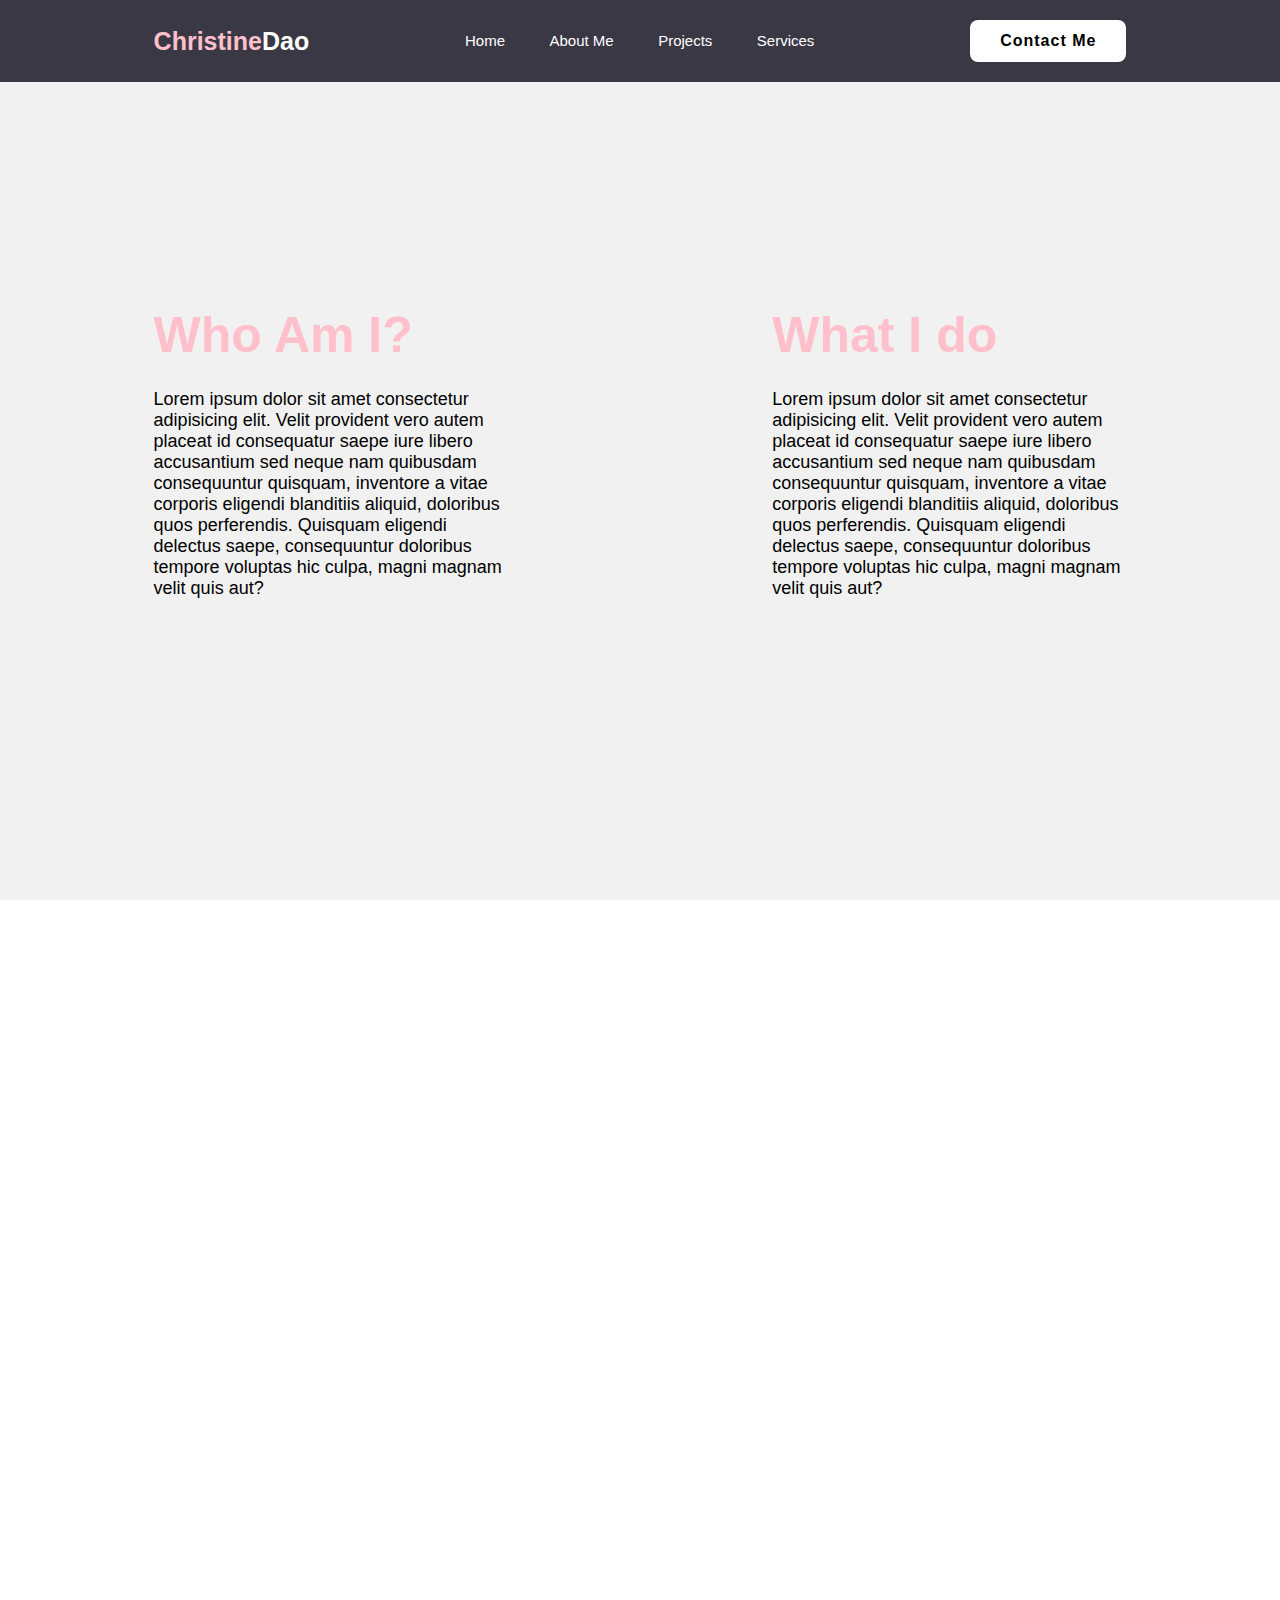
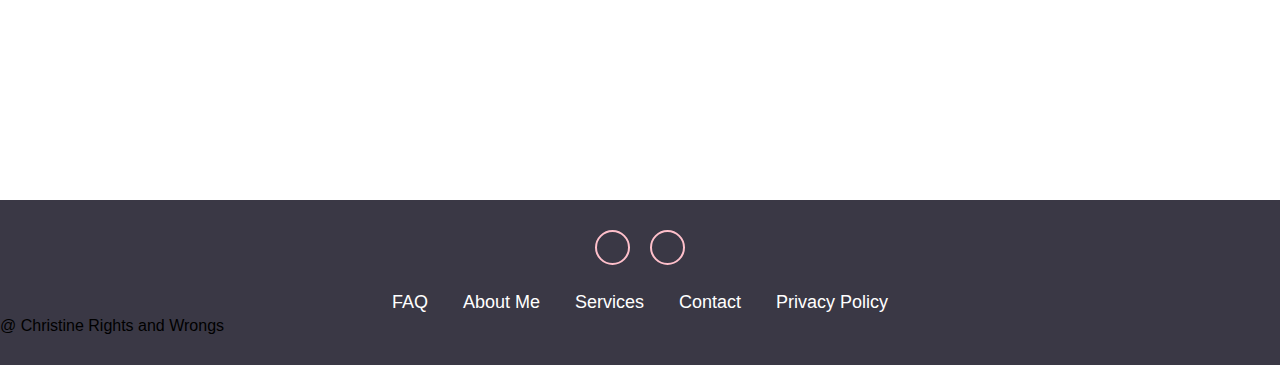
==== aboutme.html @ 9c1634f3 "New Website Created" ====
<!-- Christine 665583670 -->
<!DOCTYPE html>
<html lang="en">
<head>
    <meta charset="UTF-8">
    <meta name="viewport" content="width=device-width, initial-scale=1.0">
    <title>Chrisine Dao Portfolio</title>
    <link rel="stylesheet" type="text/css" href="index.css">
</head>
<body>
<header class="header">
        <a href="mainpage.html" class="logo"><span>Christine</span>Dao</a>
    <nav class="navbar">
        <a href="mainpage.html">Home</a>
        <a href="aboutme.html" class="active">About Me</a>
        <a href="mywork.html">Projects</a>
        <a href="services.html">Services</a>
    </nav>
    <a href="../Mini-Project/mainpage.html#contact-form" class="contact">Contact Me</a>
</header>
<section class="about-me">
<div class="">
<h1>Who Am I?</h1>
<p>Lorem ipsum dolor sit amet consectetur adipisicing elit. Velit provident vero autem placeat id consequatur saepe iure libero accusantium sed neque nam quibusdam consequuntur quisquam, inventore a vitae corporis eligendi blanditiis aliquid, doloribus quos perferendis. Quisquam eligendi delectus saepe, consequuntur doloribus tempore voluptas hic culpa, magni magnam velit quis aut?</p>
</div>
<div>
<h1>What I do</h1>
<p>Lorem ipsum dolor sit amet consectetur adipisicing elit. Velit provident vero autem placeat id consequatur saepe iure libero accusantium sed neque nam quibusdam consequuntur quisquam, inventore a vitae corporis eligendi blanditiis aliquid, doloribus quos perferendis. Quisquam eligendi delectus saepe, consequuntur doloribus tempore voluptas hic culpa, magni magnam velit quis aut?</p>
</div>
</section>

<section class="about-me2">
<div>
<h1>My Passion</h1>
<p>Lorem ipsum dolor sit amet consectetur adipisicing elit. Voluptates natus labore repudiandae nobis expedita necessitatibus consectetur reprehenderit eius fugit illo, perspiciatis iste minus numquam ratione eos temporibus molestias at reiciendis libero ab recusandae itaque sint! Consequatur officia cum expedita nam architecto, velit nostrum placeat nemo quos voluptatem illo quidem dicta molestiae nobis voluptas suscipit ipsam tenetur consectetur blanditiis deserunt odio illum earum, saepe odit. Hic maxime, nesciunt perferendis quia fugit deleniti natus quam quasi illum distinctio! Ipsa delectus, nostrum quo possimus soluta necessitatibus adipisci odit perferendis distinctio qui, tenetur iusto laborum! Molestias ipsum consequatur voluptas adipisci unde animi obcaecati et.</p></p>
</div>
</section>

<footer class="footer">

    <div class="social">
        <a href="#"> <img src="../Mini-Project/photos/facebook-circle-logo-24.png" alt=""></a>
        <a href="#"> <img src="../Mini-Project/photos/instagram-alt-logo-24.png" alt=""></i></a>
    </div>
    <ul class="list">
        <li>
            <a href="#">FAQ</a>
        </li>
        <li>
            <a href="#">About Me</a>
        </li>
        <li>
            <a href="#">Services</a>
        </li>
        <li>
            <a href="#">Contact</a>
        </li>
        <li>
            <a href="#">Privacy Policy</a>
        </li>
    </ul>
<p class="copyright">@ Christine Rights and Wrongs</p>

</footer>
</body>
</html>
---- index.css ----
*{
    margin: 0;
    padding: 0;
    box-sizing: border-box;
    font-family: Arial, Helvetica, sans-serif;
    text-decoration: none;
    list-style-type: none;
}
.header{
    position: fixed;
    top: 0;
    left: 0;
    width: 100%;
    padding: 20px 12%;
    background-color: #3A3845;
    display: flex;
    justify-content: space-between;
    align-items: center;
    z-index: 100;
 }
.logo{
    font-size: 25px;
    color: white;
    font-weight: 600;
}
.logo:hover{
    color: pink;
    text-shadow: 0 0 25px black
                0 0 50px black;
    transform: scale(1.1)
}
span{
    color: pink;
}
.navbar a{
    font-size: 15px;
    color: white;
    font-weight: 500;
    margin: 0 20px;
    border-bottom: 3px solid transparent;
}
.navbar a:hover,
.navbar a:active{
    color: pink;
    border-bottom: 3px solid pink;
}
.contact{
    padding: 10px 28px;
    background-color: white;
    color: black;
    border: 2px solid transparent;
    border-radius: 8px ;
    font-size: 16px;
    letter-spacing: 1px;
    font-weight: 600;
}
.contact:hover{
    background-color: pink;
    box-shadow: 0 0 25px pink;
    color: white;
}
/* homepage section starts here */
.home{
    width: 100%;
    min-height: 100vh;
    background: rgb(241, 241, 241);
    display: flex;
    align-items: center;
    gap: 7cm;
    padding: 30px 12% 0;
}
.home{
    max-width: 700px;
}
.home h2{
    font-size: 30px;
}
.home h1{
    font-size: 40px;
    line-height: 1.2;
}
.home p{
    font-size: 15px;
    margin: 25px 0 30px;
}
.btn-box{
    width: 400px;
    display: flex;
    gap: 2cm;
}
.btn-1{
    padding: 15px 28px;
    background: black;
    color: white;
    border: 2px solid transparent;
    border-radius: 8px;
    font-size: 18px;
    letter-spacing: 1px;
    font-weight: 600;
    cursor: pointer;
}
.btn-1:hover{
    background-color: white;
    color: black;
    border: 2px solid black;
}
.btn-2{
    padding: 15px 28px;
    background-color: pink;
    color: white;
    border: 2px solid black;
    border-radius: 8px;
    font-size: 18px;
    letter-spacing: 1px;
    font-weight: 600;
    cursor: pointer;
}
.btn-2:hover{
    background-color: white;
    color: pink;
}
.img-box img{
    border-radius: 50%;
    width: 250px;
}
::-webkit-scrollbar{
    width: 15px;
}
::-webkit-scrollbar-thumb{
    background-color: pink;
}
::-webkit-scrollbar-track{
    background-color: rgba(0, 0, 0, 6);
    width: 50px;
}
.about{
display: flex;
justify-content: center;
align-items: center;
padding-right: 5cm;
gap: 3cm;
background-color: black;
}
.about-img img{
    position: relative;
    width: 500px;
}
.about-content h2{
    text-align: left;
    color: white;
    font-size: 42px;
}
.about-content h1{
    font-size: 62px;
    color: pink;
}
.about-content p{
    color: white;
    font-size: 20px;
    margin: 1cm 0 2cm;
}
.contact-form h2{
    text-align: center;
    margin-top: 3cm;
    margin-bottom: 1cm;
    font-size: 36px;
}
.contact-form form{
    max-width: 15cm;
    margin: 1rem auto;
    text-align: center;
    margin-bottom: 3cm;
}
.contact-form form .input-box{
    display: flex;
    justify-content: center;
    flex-wrap: wrap;
    padding: 0.25cm;
}
.contact-form form .input-box input{
    width: 100%;
    padding: 1cm;
    font-size: 18px;
    color: black;
    background: rgb(241, 241, 241);
    border-radius: 1.5rem;
    resize: none;
}
.footer{
    position: relative;
    bottom: 0;
    width: 100%;
    padding: 30px 0;
    background-color: #3A3845;
}
.footer .social{
    text-align: center;
    padding-bottom: 20px;
    color: white;
}
.footer .social a{
    font-size: 24px;
    color: white;
    border: 2px solid pink;
    width: 35px;
    height: 35px;
    line-height: 47px;
    display: inline-block;
    text-align: center;
    border-radius: 50%;
    margin: 0 8px;
}
.footer .social a:hover{
    transform: scale(1.2);
    color: pink;
    border: 1px solid pink;
}
.footer ul{
    margin-top: 0;
    padding: 0;
    font-size: 18px;
    line-height: 1.6;
    margin-bottom: 0;
    text-align: center;
}
.footer ul li a{
    color: white;
    border-bottom: 3px solid transparent;
}
.footer ul li a:hover{
    border-bottom: 3px solid pink;
}
.footer ul li{
    display: inline-block;
    padding: 0 15px;
}
.footer.copyright{
    margin-top: 15px;
    text-align: center;
    font-size: 12px;
    color: white;
}
/* home page section ends here */
.col{
    width: 200px;
    height: 500px;
    margin: 18px;
    float: right;
    font-size: 12px;
    color: rgb(241, 241, 241);
}
.about-me{
    width: 100%;
    min-height: 100vh;
    background: rgb(241, 241, 241);
    display: flex;
    align-items: center;
    gap: 7cm;
    padding: 30px 12% 0;
}
.about-me h1{
    font-size: 50px;
    padding: 0 0 25px;
    color: pink;
}
.about-me p{
    font-size: 18px;
    padding: 0 0 25px;
}
.about-me2{
    width: 100%;
    min-height: 100vh;
    background-image: url(../Mini-Project/photos/potteryimg.jpg); 
    background-size: cover;
    position: sticky;
}
.about-me2 h1{
    font-size: 50px;
    padding: 10cm 5cm 0 5cm;
    color: white;
}
.about-me2 p{
    font-size: 18px;
    padding: 1cm 5cm 0 5cm;
    color: white;
}
/* about me section ends here */
.container{
    background-color: beige;
    width: 80%;
    max-height: 100vh;
    padding-top: 80px;
    justify-content: center;
    flex-wrap: wrap;
}
.button-mywork{
    background-color: pink;
    border: 1px solid black;
    width: 1426px;
    height: 200px;
    font-size: xx-large;
    text-align: center;
    padding-top: 80px; 
}
.button-mywork:hover{
    background-color: black;
    color: white;
    border: 2px solid black;
    cursor: pointer;
}
/* Portfolio section ends here */
.table-area{
    margin-left: auto;
    margin-right: auto;
    margin-top: 80px;
    margin-bottom: 0px;
}
table{
    background-color: pink;
}
.collum{
    width: 300px;
    text-align: center;

}
.table-area tr{
    font-size: 20px;
}
.table-area tr td{
    padding-top: 5px;
    padding-bottom: 5px;
    padding-left: 30px;
    padding-right: 30px;
}
.price-col{
    text-align: right;
}
/* services page ends here */
.branding-display{
    margin-left: auto;
    margin-right: auto;
    margin-top: 80px;
    margin-bottom: 0px;
}
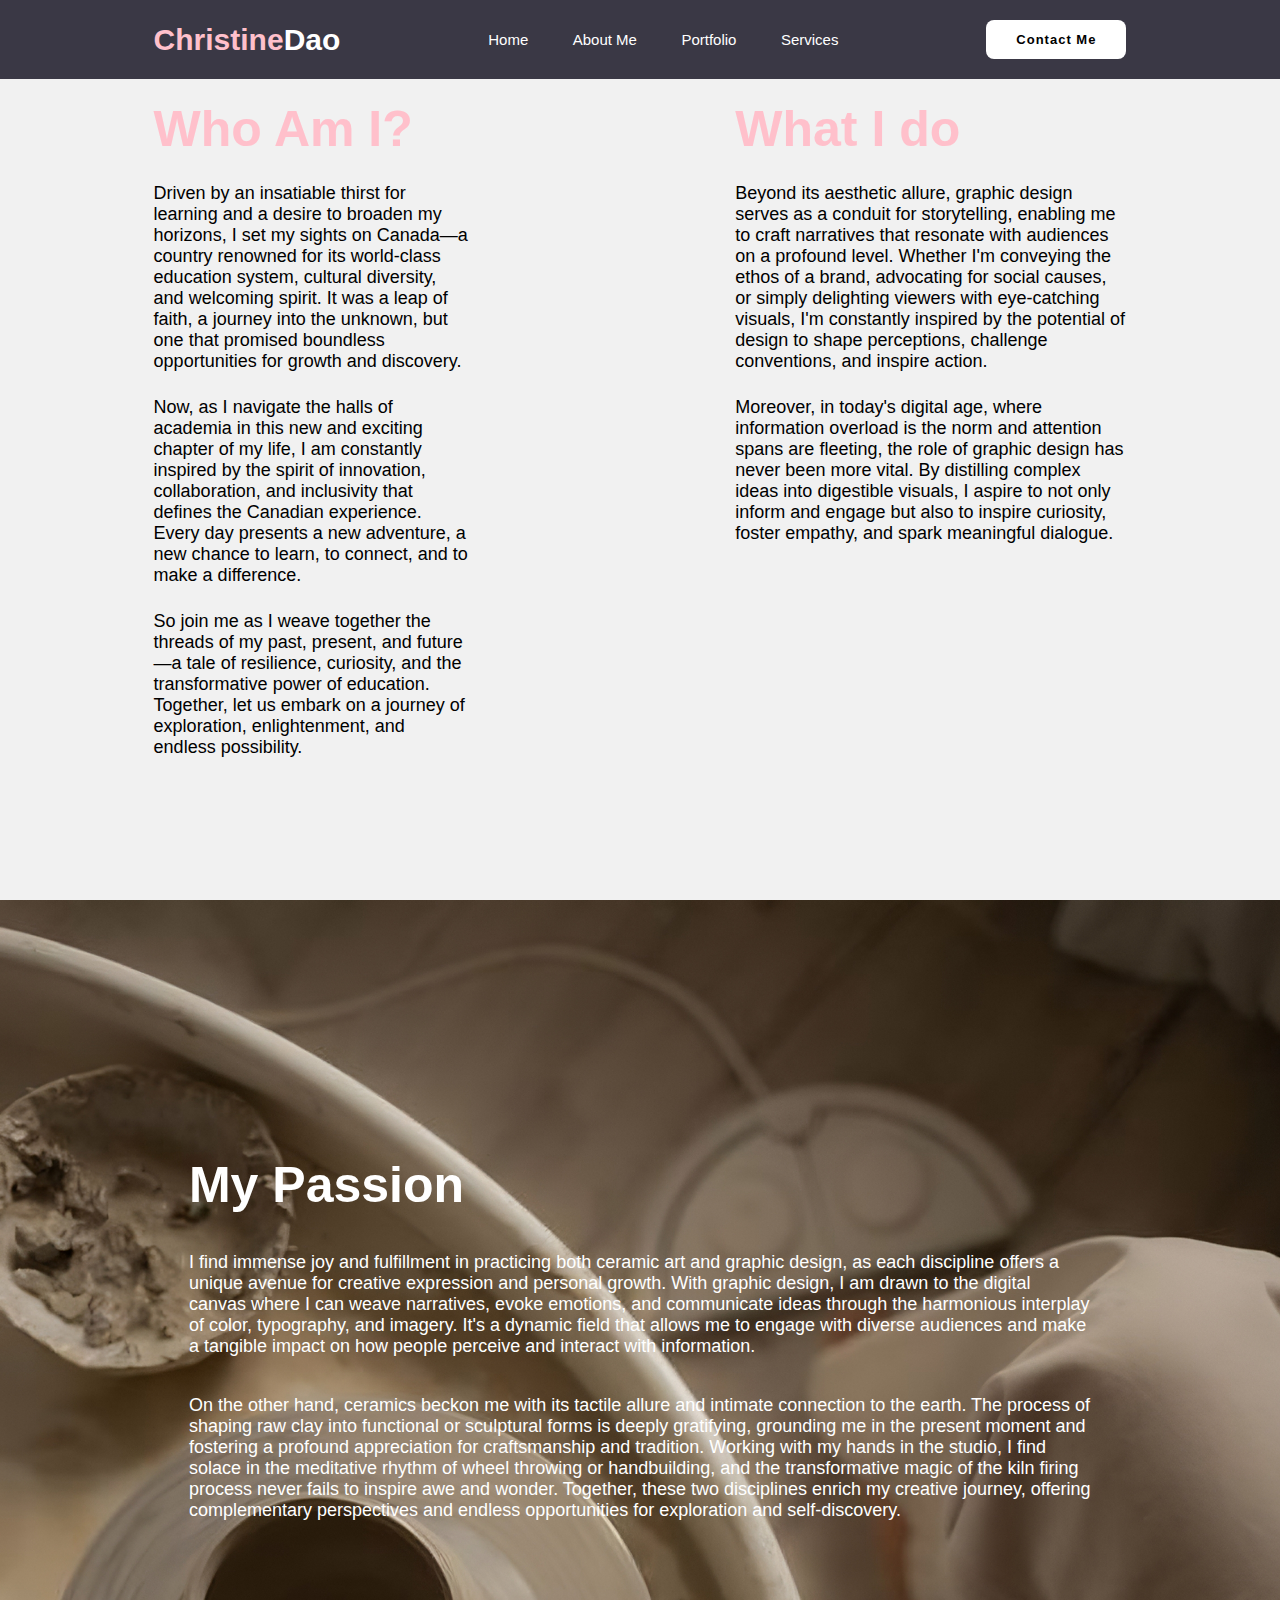
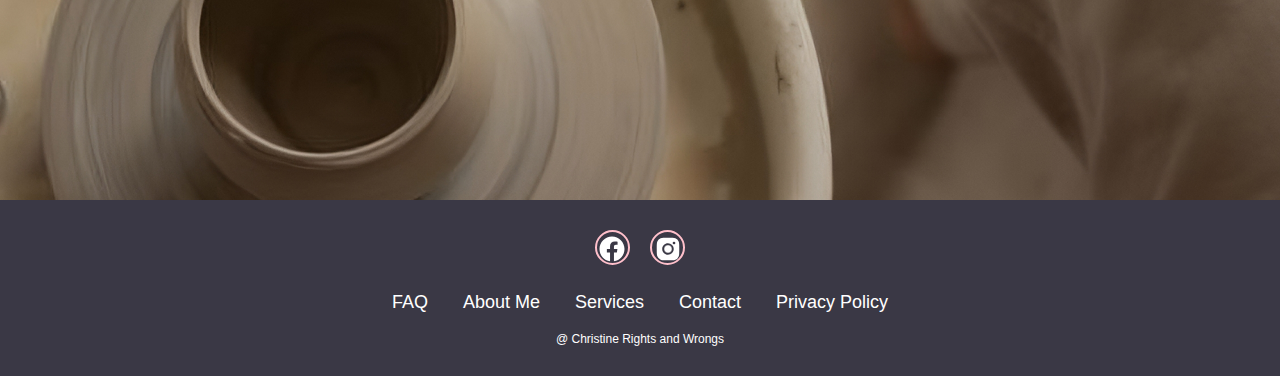
==== commit be457cbe: "Add files via upload" ====
--- a/aboutme.html
+++ b/aboutme.html
@@ -8,39 +8,46 @@
     <link rel="stylesheet" type="text/css" href="index.css">
 </head>
 <body>
-<header class="header">
-        <a href="mainpage.html" class="logo"><span>Christine</span>Dao</a>
+    <header class="header">
+        <a href="index.html" class="logo"><span>Christine</span>Dao</a>
     <nav class="navbar">
-        <a href="mainpage.html">Home</a>
-        <a href="aboutme.html" class="active">About Me</a>
-        <a href="mywork.html">Projects</a>
+         <a href="index.html">Home</a>
+         <a href="aboutme.html" class="active">About Me</a>
+        <a href="mywork.html">Portfolio</a>
         <a href="services.html">Services</a>
+       
     </nav>
-    <a href="../Mini-Project/mainpage.html#contact-form" class="contact">Contact Me</a>
+    <a href="index.html#contact-form" class="contact">Contact Me</a>
 </header>
 <section class="about-me">
 <div class="">
 <h1>Who Am I?</h1>
-<p>Lorem ipsum dolor sit amet consectetur adipisicing elit. Velit provident vero autem placeat id consequatur saepe iure libero accusantium sed neque nam quibusdam consequuntur quisquam, inventore a vitae corporis eligendi blanditiis aliquid, doloribus quos perferendis. Quisquam eligendi delectus saepe, consequuntur doloribus tempore voluptas hic culpa, magni magnam velit quis aut?</p>
+<p>Driven by an insatiable thirst for learning and a desire to broaden my horizons, I set my sights on Canada—a country renowned for its world-class education system, cultural diversity, and welcoming spirit. It was a leap of faith, a journey into the unknown, but one that promised boundless opportunities for growth and discovery.</p>
+<p>Now, as I navigate the halls of academia in this new and exciting chapter of my life, I am constantly inspired by the spirit of innovation, collaboration, and inclusivity that defines the Canadian experience. Every day presents a new adventure, a new chance to learn, to connect, and to make a difference.</p>
+<p>So join me as I weave together the threads of my past, present, and future—a tale of resilience, curiosity, and the transformative power of education. Together, let us embark on a journey of exploration, enlightenment, and endless possibility.</p>
 </div>
 <div>
 <h1>What I do</h1>
-<p>Lorem ipsum dolor sit amet consectetur adipisicing elit. Velit provident vero autem placeat id consequatur saepe iure libero accusantium sed neque nam quibusdam consequuntur quisquam, inventore a vitae corporis eligendi blanditiis aliquid, doloribus quos perferendis. Quisquam eligendi delectus saepe, consequuntur doloribus tempore voluptas hic culpa, magni magnam velit quis aut?</p>
+<p>Beyond its aesthetic allure, graphic design serves as a conduit for storytelling, enabling me to craft narratives that resonate with audiences on a profound level. Whether I'm conveying the ethos of a brand, advocating for social causes, or simply delighting viewers with eye-catching visuals, I'm constantly inspired by the potential of design to shape perceptions, challenge conventions, and inspire action.</p>
+
+    <p>Moreover, in today's digital age, where information overload is the norm and attention spans are fleeting, the role of graphic design has never been more vital. By distilling complex ideas into digestible visuals, I aspire to not only inform and engage but also to inspire curiosity, foster empathy, and spark meaningful dialogue.</p>
 </div>
 </section>
 
 <section class="about-me2">
 <div>
 <h1>My Passion</h1>
-<p>Lorem ipsum dolor sit amet consectetur adipisicing elit. Voluptates natus labore repudiandae nobis expedita necessitatibus consectetur reprehenderit eius fugit illo, perspiciatis iste minus numquam ratione eos temporibus molestias at reiciendis libero ab recusandae itaque sint! Consequatur officia cum expedita nam architecto, velit nostrum placeat nemo quos voluptatem illo quidem dicta molestiae nobis voluptas suscipit ipsam tenetur consectetur blanditiis deserunt odio illum earum, saepe odit. Hic maxime, nesciunt perferendis quia fugit deleniti natus quam quasi illum distinctio! Ipsa delectus, nostrum quo possimus soluta necessitatibus adipisci odit perferendis distinctio qui, tenetur iusto laborum! Molestias ipsum consequatur voluptas adipisci unde animi obcaecati et.</p></p>
+<p>I find immense joy and fulfillment in practicing both ceramic art and graphic design, as each discipline offers a unique avenue for creative expression and personal growth. With graphic design, I am drawn to the digital canvas where I can weave narratives, evoke emotions, and communicate ideas through the harmonious interplay of color, typography, and imagery. It's a dynamic field that allows me to engage with diverse audiences and make a tangible impact on how people perceive and interact with information.</p>  
+
+  <p>On the other hand, ceramics beckon me with its tactile allure and intimate connection to the earth. The process of shaping raw clay into functional or sculptural forms is deeply gratifying, grounding me in the present moment and fostering a profound appreciation for craftsmanship and tradition. Working with my hands in the studio, I find solace in the meditative rhythm of wheel throwing or handbuilding, and the transformative magic of the kiln firing process never fails to inspire awe and wonder. Together, these two disciplines enrich my creative journey, offering complementary perspectives and endless opportunities for exploration and self-discovery.</p>
 </div>
 </section>
 
 <footer class="footer">
 
     <div class="social">
-        <a href="#"> <img src="../Mini-Project/photos/facebook-circle-logo-24.png" alt=""></a>
-        <a href="#"> <img src="../Mini-Project/photos/instagram-alt-logo-24.png" alt=""></i></a>
+        <a href="#"> <img src="photos/facebook-circle-logo-24.png" alt=""></a>
+        <a href="#"> <img src="photos/instagram-alt-logo-24.png" alt=""></i></a>
     </div>
     <ul class="list">
         <li>
--- a/index.css
+++ b/index.css
@@ -19,7 +19,7 @@
     z-index: 100;
  }
 .logo{
-    font-size: 25px;
+    font-size: 30px;
     color: white;
     font-weight: 600;
 }
@@ -50,7 +50,7 @@
     color: black;
     border: 2px solid transparent;
     border-radius: 8px ;
-    font-size: 16px;
+    font-size: 13px;
     letter-spacing: 1px;
     font-weight: 600;
 }
@@ -66,10 +66,8 @@
     background: rgb(241, 241, 241);
     display: flex;
     align-items: center;
-    gap: 7cm;
-    padding: 30px 12% 0;
-}
-.home{
+    gap: 5cm;
+    padding: 30px 15% 0;
     max-width: 700px;
 }
 .home h2{
@@ -92,7 +90,7 @@
     padding: 15px 28px;
     background: black;
     color: white;
-    border: 2px solid transparent;
+    border: 2px;
     border-radius: 8px;
     font-size: 18px;
     letter-spacing: 1px;
@@ -102,13 +100,13 @@
 .btn-1:hover{
     background-color: white;
     color: black;
-    border: 2px solid black;
+    border: 2px;
 }
 .btn-2{
     padding: 15px 28px;
     background-color: pink;
     color: white;
-    border: 2px solid black;
+    border: 2px;
     border-radius: 8px;
     font-size: 18px;
     letter-spacing: 1px;
@@ -121,7 +119,7 @@
 }
 .img-box img{
     border-radius: 50%;
-    width: 250px;
+    width: 300px;
 }
 ::-webkit-scrollbar{
     width: 15px;
@@ -234,7 +232,7 @@
     display: inline-block;
     padding: 0 15px;
 }
-.footer.copyright{
+.footer .copyright{
     margin-top: 15px;
     text-align: center;
     font-size: 12px;
@@ -254,9 +252,9 @@
     min-height: 100vh;
     background: rgb(241, 241, 241);
     display: flex;
-    align-items: center;
+    align-items: left;
     gap: 7cm;
-    padding: 30px 12% 0;
+    padding: 100px 12% 0;
 }
 .about-me h1{
     font-size: 50px;
@@ -270,13 +268,13 @@
 .about-me2{
     width: 100%;
     min-height: 100vh;
-    background-image: url(../Mini-Project/photos/potteryimg.jpg); 
+    background-image: url(photos/potteryimg.jpg); 
     background-size: cover;
     position: sticky;
 }
 .about-me2 h1{
     font-size: 50px;
-    padding: 10cm 5cm 0 5cm;
+    padding: 20% 5cm 0 5cm;
     color: white;
 }
 .about-me2 p{
@@ -312,11 +310,13 @@
 .table-area{
     margin-left: auto;
     margin-right: auto;
-    margin-top: 80px;
-    margin-bottom: 0px;
+    margin-top: 150px;
+    margin-bottom: 100px;
 }
 table{
-    background-color: pink;
+    background-color: beige;
+    border-collapse: collapse;
+    border-color: pink;
 }
 .collum{
     width: 300px;
@@ -337,9 +337,23 @@
 }
 /* services page ends here */
 .branding-display{
-    margin-left: auto;
-    margin-right: auto;
-    margin-top: 80px;
-    margin-bottom: 0px;
-}
-
+    margin: 100px;
+    display: flex;
+    justify-items: center;
+    justify-content: center;
+}
+/* Branding html ends here */
+.drawing{
+    margin: 150px 50px 150px 50px;
+    display: grid;
+    justify-items: center;
+}
+.drawing h1{
+    padding-bottom: 10px;
+}
+.drawing img{
+    padding: 15px;
+}
+.pottery{
+    margin: 150px 50px 150px 50px;
+}
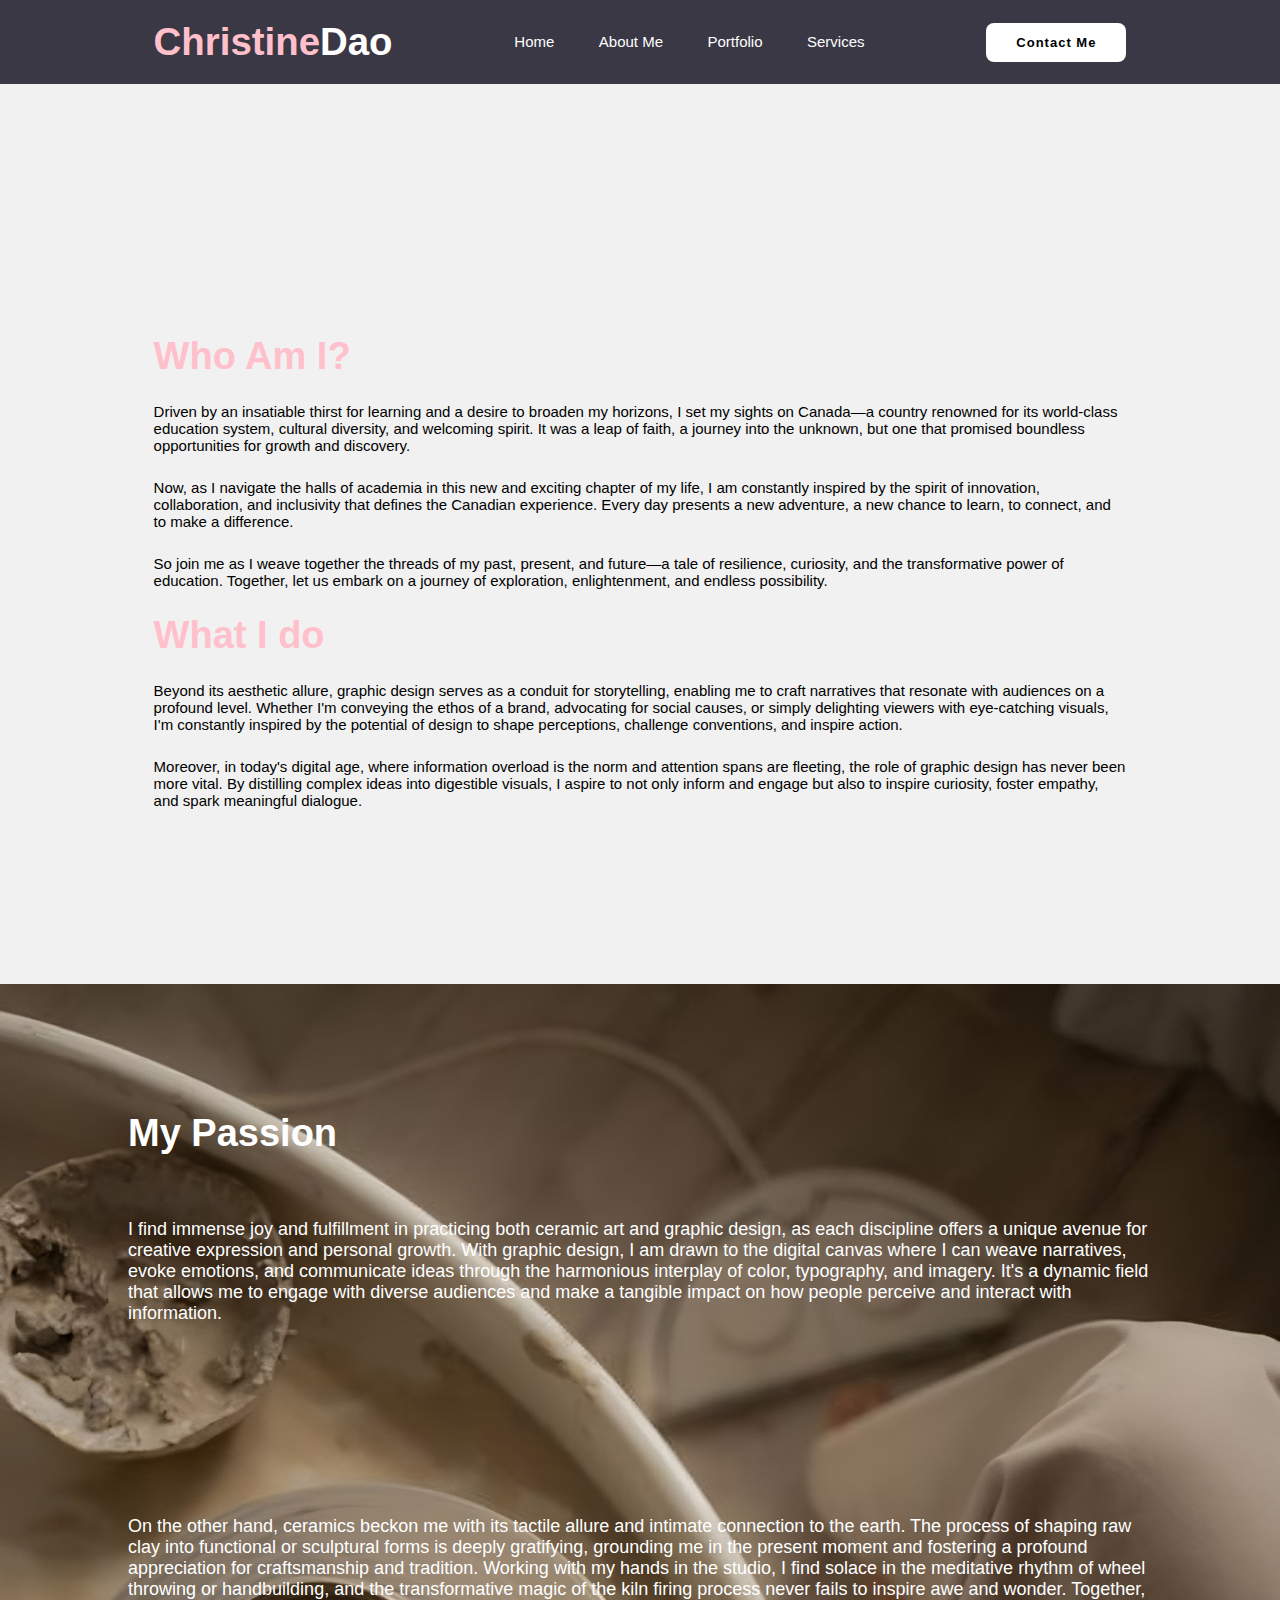
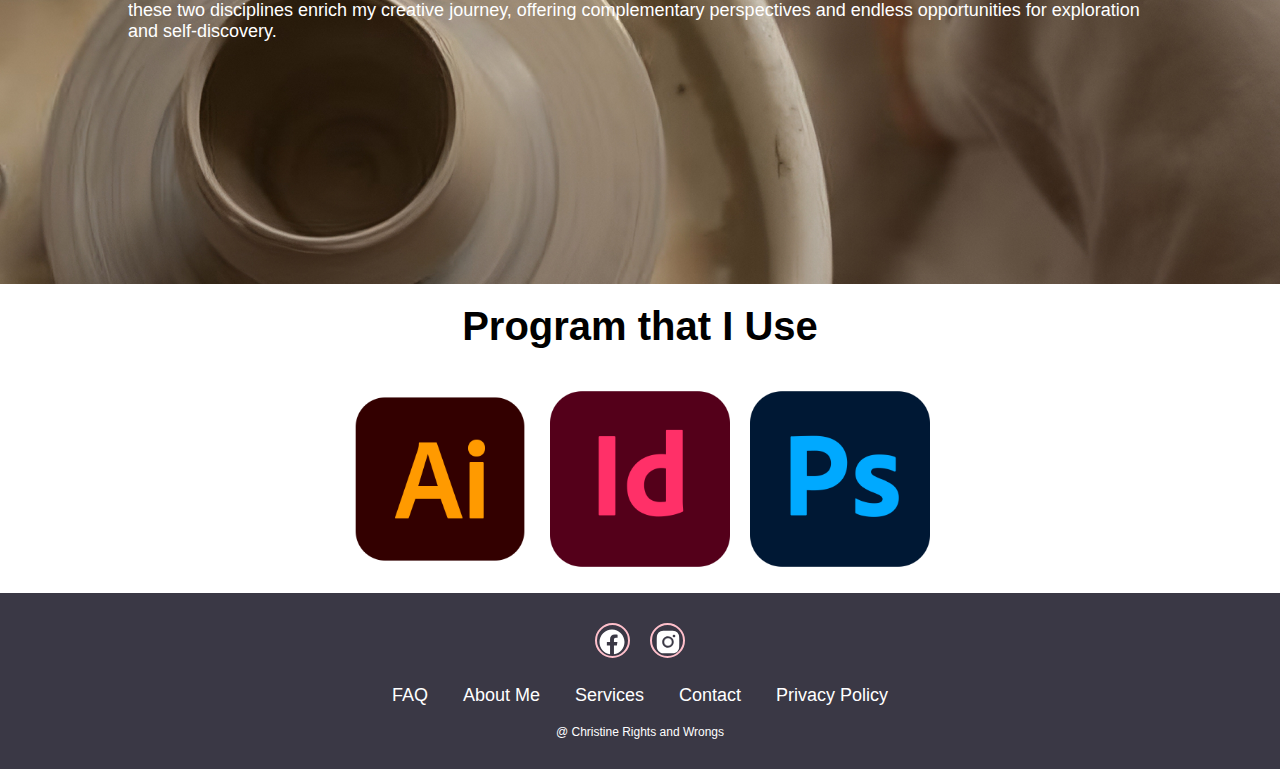
==== commit a82e3d84: "Add files via upload" ====
--- a/aboutme.html
+++ b/aboutme.html
@@ -5,7 +5,7 @@
     <meta charset="UTF-8">
     <meta name="viewport" content="width=device-width, initial-scale=1.0">
     <title>Chrisine Dao Portfolio</title>
-    <link rel="stylesheet" type="text/css" href="index.css">
+    <link rel="stylesheet" type="text/css" href="style.css">
 </head>
 <body>
     <header class="header">
@@ -20,17 +20,15 @@
     <a href="index.html#contact-form" class="contact">Contact Me</a>
 </header>
 <section class="about-me">
-<div class="">
+<div>
 <h1>Who Am I?</h1>
 <p>Driven by an insatiable thirst for learning and a desire to broaden my horizons, I set my sights on Canada—a country renowned for its world-class education system, cultural diversity, and welcoming spirit. It was a leap of faith, a journey into the unknown, but one that promised boundless opportunities for growth and discovery.</p>
 <p>Now, as I navigate the halls of academia in this new and exciting chapter of my life, I am constantly inspired by the spirit of innovation, collaboration, and inclusivity that defines the Canadian experience. Every day presents a new adventure, a new chance to learn, to connect, and to make a difference.</p>
 <p>So join me as I weave together the threads of my past, present, and future—a tale of resilience, curiosity, and the transformative power of education. Together, let us embark on a journey of exploration, enlightenment, and endless possibility.</p>
-</div>
-<div>
+
 <h1>What I do</h1>
 <p>Beyond its aesthetic allure, graphic design serves as a conduit for storytelling, enabling me to craft narratives that resonate with audiences on a profound level. Whether I'm conveying the ethos of a brand, advocating for social causes, or simply delighting viewers with eye-catching visuals, I'm constantly inspired by the potential of design to shape perceptions, challenge conventions, and inspire action.</p>
-
-    <p>Moreover, in today's digital age, where information overload is the norm and attention spans are fleeting, the role of graphic design has never been more vital. By distilling complex ideas into digestible visuals, I aspire to not only inform and engage but also to inspire curiosity, foster empathy, and spark meaningful dialogue.</p>
+<p>Moreover, in today's digital age, where information overload is the norm and attention spans are fleeting, the role of graphic design has never been more vital. By distilling complex ideas into digestible visuals, I aspire to not only inform and engage but also to inspire curiosity, foster empathy, and spark meaningful dialogue.</p>
 </div>
 </section>
 
@@ -43,11 +41,26 @@
 </div>
 </section>
 
+
+<div style="padding: 20px; text-align: center; font-size: 20px;">
+    <h1>Program that I Use</h1>
+</div>
+<section class="resources">
+<div>
+    <a href="https://www.adobe.com/ca/products/illustrator.html"><img src="photos/illustrator_5611037.png" alt=" Adobe Illustrator" width="100%"></a>
+</div>
+<div>
+    <a href="https://www.adobe.com/ca/products/indesign.html"><img src="photos/indesign_5968482.png" alt="Adobe Indesign" width="100%"></a>
+</div>
+<div>    
+    <a href="https://www.adobe.com/ca/products/photoshop.html"><img src="photos/photoshop_5968520.png" alt="Adobe Photoshop" width="100%"></a>
+</div>
+</section>
 <footer class="footer">
 
     <div class="social">
         <a href="#"> <img src="photos/facebook-circle-logo-24.png" alt=""></a>
-        <a href="#"> <img src="photos/instagram-alt-logo-24.png" alt=""></i></a>
+        <a href="#"> <img src="photos/instagram-alt-logo-24.png" alt=""></a>
     </div>
     <ul class="list">
         <li>
--- a/style.css
+++ b/style.css
@@ -0,0 +1,397 @@
+*{
+    margin: 0;
+    padding: 0;
+    box-sizing: border-box;
+    font-family: Arial, Helvetica, sans-serif;
+    text-decoration: none;
+    list-style-type: none;
+}
+/* Tablet */
+@media (max-width: 768px){
+    .navbar .footer{
+        display: none;
+    }
+    img{ width: 90%};
+}
+/* Smaller Tablet */
+@media (max-width: 568px){
+    .navbar .footer{
+        display: none;
+    }
+    img{ width: 90%};
+}
+/* Mobile */
+@media (max-width: 328px){
+    .navbar .footer img{
+        display: block;
+    }
+    img{ width: 90%};
+}    
+.header{
+    position: relative;
+    top: 0;
+    left: 0;
+    width: 100%;
+    padding: 20px 12%;
+    background-color: #3A3845;
+    display: flex;
+    justify-content: space-between;
+    align-items: center;
+    z-index: 100;
+    margin: auto;
+ }
+.logo{
+    font-size: 3vw;
+    color: white;
+    font-weight: 600;
+    
+}
+.logo:hover{
+    color: pink;
+    text-shadow: 0 0 25px black
+                0 0 50px black;
+    transform: scale(1.1)
+}
+span{
+    color: pink;
+}
+.navbar a{
+    font-size: 15px;
+    color: white;
+    font-weight: 500;
+    margin: 0 20px;
+    border-bottom: 3px solid transparent;
+}
+.navbar a:hover,
+.navbar a:active{
+    color: pink;
+    border-bottom: 3px solid pink;
+}
+.contact{
+    padding: 10px 28px;
+    background-color: white;
+    color: black;
+    border: 2px solid transparent;
+    border-radius: 8px ;
+    font-size: 13px;
+    letter-spacing: 1px;
+    font-weight: 600;
+    text-align: center;
+}
+.contact:hover{
+    background-color: pink;
+    box-shadow: 0 0 25px pink;
+    color: white;
+}
+/* homepage section starts here */
+.home{
+    width: 100%;
+    min-height: 100vh;
+    background: rgb(241, 241, 241);
+    display: flex;
+    align-items: center;
+    gap: 5cm;
+    padding: 30px 15% 0;
+}
+.home h2{
+    font-size: 28px;
+}
+.home h1{
+    font-size: 48px;
+    line-height: 1.2;
+}
+.home p{
+    font-size: 13px;
+    margin: 25px 0 30px;
+}
+.btn-box{
+    width: 400px;
+    display: flex;
+    gap: 2cm;
+}
+.btn-1{
+    padding: 15px 28px;
+    background: black;
+    color: white;
+    border: 2px;
+    border-radius: 8px;
+    font-size: 18px;
+    letter-spacing: 1px;
+    font-weight: 600;
+    cursor: pointer;
+}
+.btn-1:hover{
+    background-color: white;
+    color: black;
+    border: 2px;
+}
+.btn-2{
+    padding: 15px 28px;
+    background-color: pink;
+    color: white;
+    border: 2px;
+    border-radius: 8px;
+    font-size: 18px;
+    letter-spacing: 1px;
+    font-weight: 600;
+    cursor: pointer;
+}
+.btn-2:hover{
+    background-color: white;
+    color: pink;
+}
+.img-box img{
+    border-radius: 50%;
+    width: 300px;
+}
+::-webkit-scrollbar{
+    width: 15px;
+}
+::-webkit-scrollbar-thumb{
+    background-color: pink;
+}
+::-webkit-scrollbar-track{
+    background-color: rgba(0, 0, 0, 6);
+    width: 50px;
+}
+.about{
+display: flex;
+justify-content: center;
+align-items: center;
+padding-right: 5cm;
+gap: 3cm;
+background-color: black;
+}
+.about-img img{
+    position: relative;
+    width: 500px;
+}
+.about-content h2{
+    text-align: left;
+    color: white;
+    font-size: 30px;
+}
+.about-content h1{
+    font-size: 40px;
+    color: pink;
+}
+.about-content p{
+    color: white;
+    font-size: 15px;
+    margin: 1cm 0 2cm;
+}
+.contact-form h2{
+    text-align: center;
+    margin-top: 3cm;
+    margin-bottom: 1cm;
+    font-size: 30px;
+}
+.contact-form form{
+    max-width: 15cm;
+    margin: 1rem auto;
+    text-align: center;
+    margin-bottom: 3cm;
+}
+.contact-form form .input-box{
+    display: flex;
+    justify-content: center;
+    flex-wrap: wrap;
+    padding: 0.25cm;
+}
+.contact-form form .input-box input{
+    width: 100%;
+    padding: 1cm;
+    font-size: 18px;
+    color: black;
+    background: rgb(241, 241, 241);
+    border-radius: 1.5rem;
+    resize: none;
+}
+.footer{
+    position: relative;
+    bottom: 0;
+    width: 100%;
+    padding: 30px 0;
+    background-color: #3A3845;
+    margin: auto;
+}
+.footer .social{
+    text-align: center;
+    padding-bottom: 20px;
+    color: white;
+}
+.footer .social a{
+    font-size: 24px;
+    color: white;
+    border: 2px solid pink;
+    width: 35px;
+    height: 35px;
+    line-height: 47px;
+    display: inline-block;
+    text-align: center;
+    border-radius: 50%;
+    margin: 0 8px;
+}
+.footer .social a:hover{
+    transform: scale(1.2);
+    color: pink;
+    border: 1px solid pink;
+}
+.footer ul{
+    margin-top: 0;
+    padding: 0;
+    font-size: 18px;
+    line-height: 1.6;
+    margin-bottom: 0;
+    text-align: center;
+}
+.footer ul li a{
+    color: white;
+    border-bottom: 3px solid transparent;
+}
+.footer ul li a:hover{
+    border-bottom: 3px solid pink;
+}
+.footer ul li{
+    display: inline-block;
+    padding: 0 15px;
+}
+.footer .copyright{
+    margin-top: 15px;
+    text-align: center;
+    font-size: 12px;
+    color: white;
+}
+/* home page section ends here */
+.col{
+    width: 100%;
+    height: 500px;
+    margin: 18px;
+    float: right;
+    font-size: 12px;
+    color: rgb(241, 241, 241);
+}
+.about-me{
+    width: 100%;
+    min-height: 100vh;
+    background: rgb(241, 241, 241);
+    display: flex;
+    align-items: center;
+    gap: 10%;
+    padding: 100px 12% 0;
+}
+.about-me h1{
+    font-size: 38px;
+    padding: 0 0 25px;
+    color: pink;
+}
+.about-me p{
+    font-size: 15px;
+    padding: 0 0 25px;
+}
+.about-me2{
+    width: 100%;
+    min-height: 100vh;
+    background-image: url(photos/potteryimg.jpg); 
+    background-size: cover;
+    position: sticky;
+    padding: auto;
+    justify-content: center;
+}
+.about-me2 h1{
+    font-size: 38px;
+    color: white;
+    padding: 10% 10% 0 10%
+}
+.about-me2 p{
+    font-size: 18px;
+    color: white;
+    padding: 5% 10% 10% 10%;
+}
+/* about me section ends here */
+.container{
+    background-color: none;
+    width: 100%
+}
+.button-mywork{
+    background-color: pink;
+    border: 1px solid #3A3845;
+    width: 100%;
+    height: 150px;
+    font-size: large;
+    text-align: center;
+    padding-top: 30px; 
+}
+.button-mywork:hover{
+    background-color: #3A3845;
+    color: white;
+    border: 2px solid #3A3845;
+    cursor: pointer;
+}
+/* Portfolio section ends here */
+.table-area{
+    margin: auto;
+}
+table{
+    background-color: beige;
+    border-collapse: collapse;
+    border-color: pink;
+}
+.collum{
+    width: 50%;
+    text-align: center;
+
+}
+.table-area tr{
+    font-size: 20px;
+}
+.table-area tr td{
+    padding-top: 5px;
+    padding-bottom: 5px;
+    padding-left: 30px;
+    padding-right: 30px;
+}
+.price-col{
+    text-align: right;
+}
+/* services page ends here */
+.branding-display{
+    margin: auto;
+    display: flex;
+    justify-items: center;
+    justify-content: center;
+}
+/* Branding html ends here */
+.drawing{
+    margin-top: 50px;
+    display: grid;
+    justify-items: center;
+}
+.drawing h1{
+    padding-bottom: 10px;
+}
+.drawing img{
+    padding: 15px;
+    max-width: 500px;
+}
+.pottery{
+    margin: auto;
+    display: flex;
+    flex-wrap: wrap;
+    justify-items: center;
+    justify-content: center;
+}
+.pottery img{
+    padding: 10px;
+    max-width: 500px;
+}
+.resources{
+    padding: 10px;
+    display: flex;
+    flex-direction: row;
+    justify-content: center;  
+}
+.resources img{
+    max-width: 200px;
+    padding: 10px;
+}